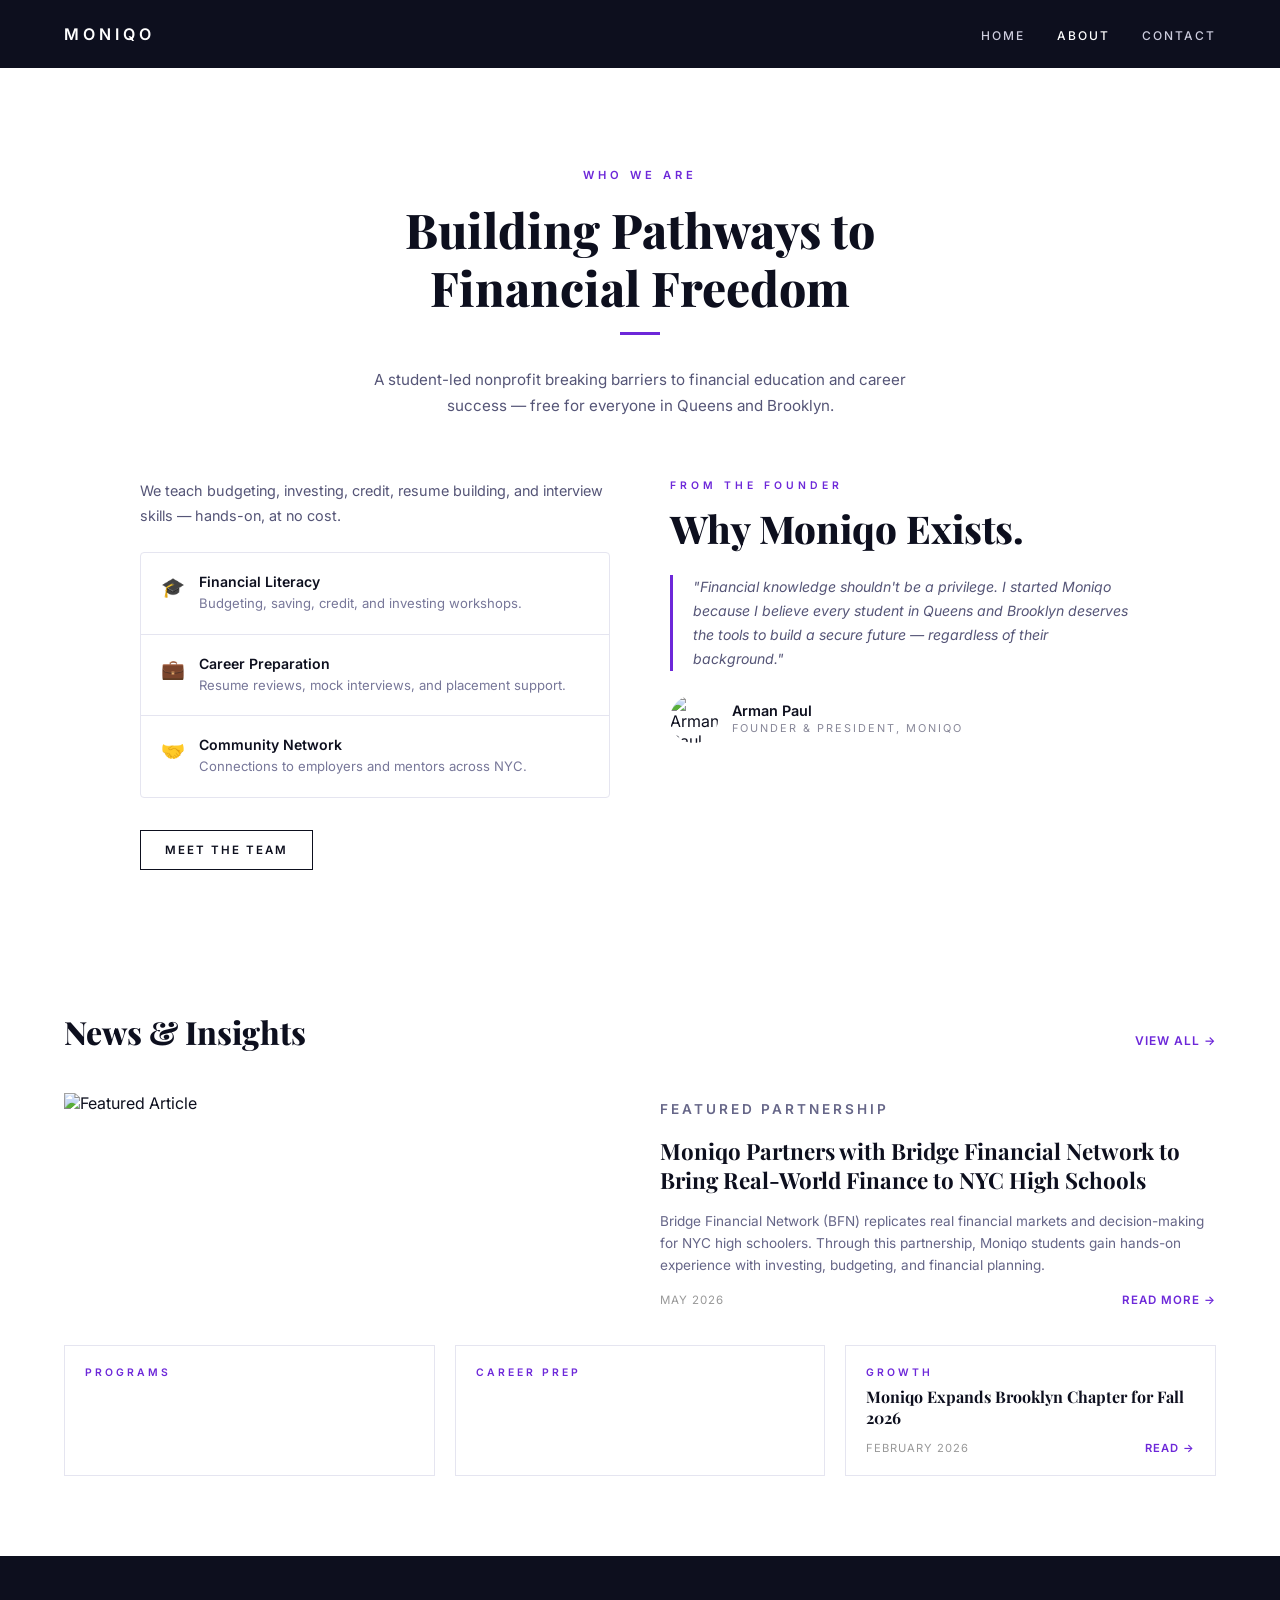
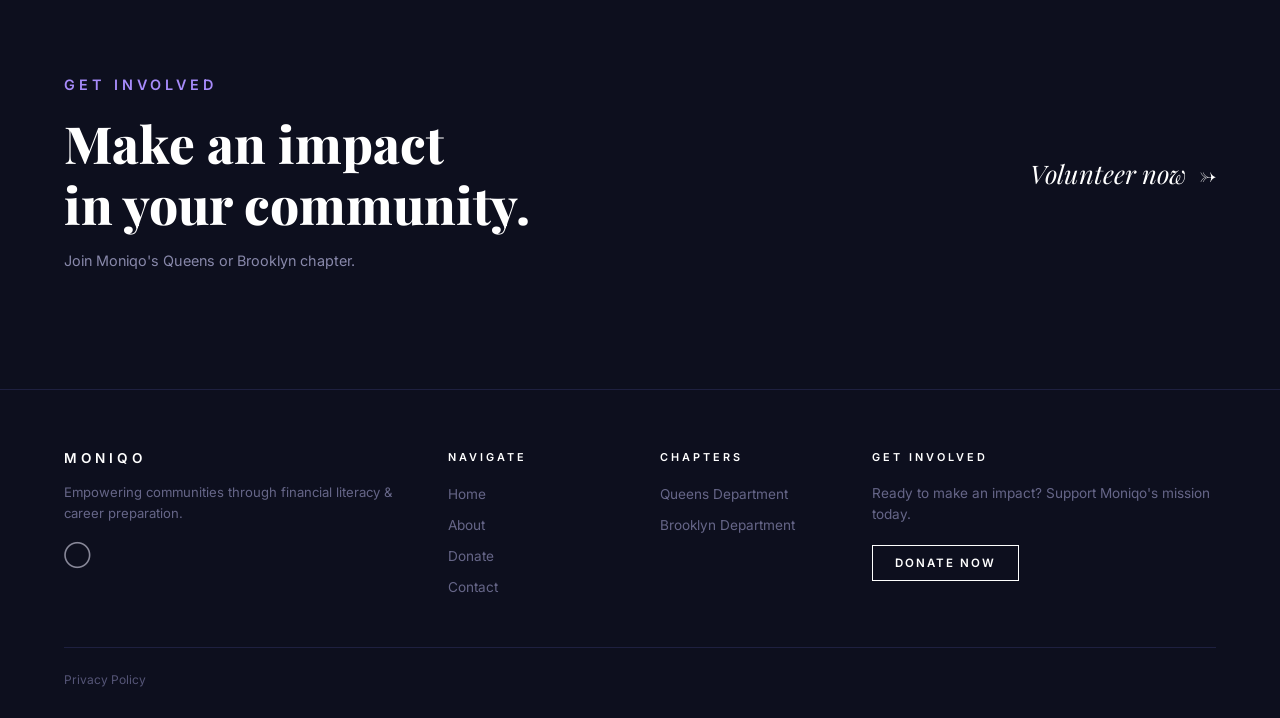
==== about.html @ d5f3fcaf "Initial commit" ====
<!DOCTYPE html>
<html lang="en">
<head>
  <meta charset="UTF-8" />
  <meta name="viewport" content="width=device-width, initial-scale=1.0" />
  <title>About – Moniqo</title>
  <link rel="stylesheet" href="styles.css" />
</head>
<body>

  <!-- NAV -->
  <nav>
    <a href="index.html" class="nav-brand">Moniqo</a>
    <div class="nav-right">
      <ul class="nav-links">
        <li><a href="index.html">Home</a></li>
        <li><a href="about.html" class="active">About</a></li>
        <li><a href="contact.html">Contact</a></li>
      </ul>
    </div>
  </nav>

  <!-- WHO WE ARE -->
  <section class="who-we-are">
    <p class="section-label">Who We Are</p>
    <h2>Building Pathways to<br />Financial Freedom</h2>
    <div class="underline-accent"></div>
    <p class="sub">A student-led nonprofit breaking barriers to financial education and career success — free for everyone in Queens and Brooklyn.</p>

    <div class="about-grid">
      <!-- LEFT: Features -->
      <div class="features-col">
        <p>We teach budgeting, investing, credit, resume building, and interview skills — hands-on, at no cost.</p>
        <div class="feature-list">
          <div class="feature-item">
            <div class="feature-icon">🎓</div>
            <div>
              <h4>Financial Literacy</h4>
              <p>Budgeting, saving, credit, and investing workshops.</p>
            </div>
          </div>
          <div class="feature-item">
            <div class="feature-icon">💼</div>
            <div>
              <h4>Career Preparation</h4>
              <p>Resume reviews, mock interviews, and placement support.</p>
            </div>
          </div>
          <div class="feature-item">
            <div class="feature-icon">🤝</div>
            <div>
              <h4>Community Network</h4>
              <p>Connections to employers and mentors across NYC.</p>
            </div>
          </div>
        </div>
        <a href="contact.html" class="btn-meet">Meet the Team</a>
      </div>

      <!-- RIGHT: Founder -->
      <div class="founder-col">
        <p class="founder-label">From the Founder</p>
        <h3>Why Moniqo Exists.</h3>
        <div class="founder-quote">
          <p>"Financial knowledge shouldn't be a privilege. I started Moniqo because I believe every student in Queens and Brooklyn deserves the tools to build a secure future — regardless of their background."</p>
        </div>
        <div class="founder-info">
          <img src="https://via.placeholder.com/48x48/6d28d9/ffffff?text=AP" alt="Arman Paul" />
          <div>
            <div class="name">Arman Paul</div>
            <div class="title">Founder &amp; President, Moniqo</div>
          </div>
        </div>
      </div>
    </div>
  </section>

  <!-- NEWS & INSIGHTS -->
  <section class="news-section">
    <div class="news-header">
      <h2>News &amp; Insights</h2>
      <a href="#" class="view-all">View All →</a>
    </div>

    <div class="news-featured">
      <img src="https://images.unsplash.com/photo-1551009175-15bdf9dcb580?w=600&q=80" alt="Featured Article" />
      <div class="news-featured-content">
        <p class="news-tag">Featured Partnership</p>
        <h3>Moniqo Partners with Bridge Financial Network to Bring Real-World Finance to NYC High Schools</h3>
        <p>Bridge Financial Network (BFN) replicates real financial markets and decision-making for NYC high schoolers. Through this partnership, Moniqo students gain hands-on experience with investing, budgeting, and financial planning.</p>
        <div class="news-meta">
          <span>May 2026</span>
          <a href="#" class="read-more">Read More →</a>
        </div>
      </div>
    </div>

    <div class="news-grid">
      <div class="news-card">
        <p class="news-tag">Programs</p>
        <h4>&nbsp;</h4>
      </div>
      <div class="news-card">
        <p class="news-tag">Career Prep</p>
        <h4>&nbsp;</h4>
      </div>
      <div class="news-card">
        <p class="news-tag">Growth</p>
        <h4>Moniqo Expands Brooklyn Chapter for Fall 2026</h4>
        <div class="news-date">
          <span>February 2026</span>
          <a href="#" class="read-more">Read →</a>
        </div>
      </div>
    </div>
  </section>

  <!-- GET INVOLVED -->
  <section class="get-involved">
    <div class="get-involved-left">
      <p class="section-label">Get Involved</p>
      <h2>Make an impact<br />in your community.</h2>
      <p>Join Moniqo's Queens or Brooklyn chapter.</p>
    </div>
    <a href="https://docs.google.com/forms/d/1YrQzjha91CucTgwIuH_ccHVyPxOng6kGzpO0rS3Ra_c/viewform?edit_requested=true" target="_blank" class="volunteer-link">
      Volunteer now &nbsp;→
    </a>
  </section>

  <!-- FOOTER -->
  <footer>
    <div class="footer-grid">
      <div class="footer-brand">
        <span class="logo">Moniqo</span>
        <p>Empowering communities through financial literacy &amp; career preparation.</p>
        <a href="#" class="footer-instagram">&#9711;</a>
      </div>
      <div class="footer-col">
        <h5>Navigate</h5>
        <ul>
          <li><a href="index.html">Home</a></li>
          <li><a href="about.html">About</a></li>
          <li><a href="#">Donate</a></li>
          <li><a href="contact.html">Contact</a></li>
        </ul>
      </div>
      <div class="footer-col">
        <h5>Chapters</h5>
        <ul>
          <li><a href="#">Queens Department</a></li>
          <li><a href="#">Brooklyn Department</a></li>
        </ul>
      </div>
      <div class="footer-col footer-cta">
        <h5>Get Involved</h5>
        <p>Ready to make an impact? Support Moniqo's mission today.</p>
        <a href="#" class="btn-donate-footer">Donate Now</a>
      </div>
    </div>
    <div class="footer-bottom">
      <a href="#">Privacy Policy</a>
    </div>
  </footer>

</body>
</html>
---- styles.css ----
@import url('https://fonts.googleapis.com/css2?family=Playfair+Display:ital,wght@0,700;0,800;1,700&family=Inter:wght@300;400;500;600&display=swap');

* {
  margin: 0;
  padding: 0;
  box-sizing: border-box;
}

body {
  font-family: 'Inter', sans-serif;
  background-color: #ffffff;
  color: #ffffff;
}

/* ── NAV ── */
nav {
  background-color: #0d0f1e;
  display: flex;
  align-items: center;
  justify-content: space-between;
  padding: 0 5%;
  height: 68px;
  position: sticky;
  top: 0;
  z-index: 100;
}

.nav-brand {
  font-family: 'Inter', sans-serif;
  font-size: 1rem;
  font-weight: 600;
  letter-spacing: 4px;
  text-transform: uppercase;
  color: #ffffff;
  text-decoration: none;
}

.nav-right {
  display: flex;
  align-items: center;
  gap: 2.5rem;
}

.nav-links {
  display: flex;
  gap: 2rem;
  list-style: none;
}

.nav-links a {
  color: #ccccdd;
  text-decoration: none;
  font-size: 0.75rem;
  font-weight: 500;
  letter-spacing: 2px;
  text-transform: uppercase;
  transition: color 0.2s;
}

.nav-links a:hover,
.nav-links a.active {
  color: #ffffff;
}

.btn-donate-nav {
  border: 1px solid #ffffff;
  color: #ffffff;
  background: transparent;
  padding: 8px 20px;
  font-size: 0.75rem;
  font-weight: 600;
  letter-spacing: 2px;
  text-transform: uppercase;
  text-decoration: none;
  transition: background 0.2s, color 0.2s;
}

.btn-donate-nav:hover {
  background: #ffffff;
  color: #0d0f1e;
}

/* ── HERO ── */
.hero {
  background: radial-gradient(ellipse at 30% 40%, #3b1070 0%, #1a0a3a 40%, #0d0f1e 100%);
  min-height: calc(100vh - 68px);
  display: flex;
  flex-direction: column;
  justify-content: space-between;
  padding: 80px 5% 0;
}

.hero-content {
  max-width: 620px;
}

.hero .location {
  font-size: 0.7rem;
  font-weight: 500;
  letter-spacing: 3px;
  text-transform: uppercase;
  color: #ccccdd;
  margin-bottom: 1.2rem;
}

.hero h1 {
  font-family: 'Playfair Display', serif;
  font-size: clamp(2.8rem, 5vw, 4.2rem);
  font-weight: 800;
  line-height: 1.15;
  color: #ffffff;
  margin-bottom: 1.2rem;
}

.hero .tagline {
  font-size: 0.9rem;
  color: #aaaacc;
  margin-bottom: 2.5rem;
  letter-spacing: 0.5px;
}

.hero-buttons {
  display: flex;
  gap: 1rem;
  flex-wrap: wrap;
}

.btn-primary {
  background-color: #ffffff;
  color: #0d0f1e;
  padding: 12px 28px;
  font-size: 0.75rem;
  font-weight: 700;
  letter-spacing: 2px;
  text-transform: uppercase;
  text-decoration: none;
  transition: background 0.2s;
}

.btn-primary:hover {
  background-color: #e0e0f0;
}

.btn-outline {
  border: 1px solid #555577;
  color: #ccccdd;
  background: transparent;
  padding: 12px 28px;
  font-size: 0.75rem;
  font-weight: 600;
  letter-spacing: 2px;
  text-transform: uppercase;
  text-decoration: none;
  transition: border-color 0.2s, color 0.2s;
}

.btn-outline:hover {
  border-color: #ffffff;
  color: #ffffff;
}

/* ── STATS BAR ── */
.stats-bar {
  display: flex;
  border-top: 1px solid #2a2a4a;
  margin-top: 60px;
}

.stat-item {
  flex: 1;
  text-align: center;
  padding: 36px 20px;
  border-right: 1px solid #2a2a4a;
}

.stat-item:last-child {
  border-right: none;
}

.stat-item .number {
  font-family: 'Playfair Display', serif;
  font-size: 2.8rem;
  font-weight: 700;
  color: #ffffff;
}

.stat-item .label {
  font-size: 0.65rem;
  letter-spacing: 3px;
  text-transform: uppercase;
  color: #8888aa;
  margin-top: 0.4rem;
}

/* ── ABOUT / WHO WE ARE SECTION ── */
.who-we-are {
  background: #ffffff;
  color: #0d0f1e;
  text-align: center;
  padding: 100px 5% 60px;
}

.section-label {
  font-size: 0.7rem;
  font-weight: 600;
  letter-spacing: 4px;
  text-transform: uppercase;
  color: #6d28d9;
  margin-bottom: 1.2rem;
}

.who-we-are h2 {
  font-family: 'Playfair Display', serif;
  font-size: clamp(2rem, 4vw, 3rem);
  font-weight: 800;
  color: #0d0f1e;
  line-height: 1.2;
  margin-bottom: 1rem;
}

.underline-accent {
  width: 40px;
  height: 3px;
  background: #6d28d9;
  margin: 0 auto 2rem;
}

.who-we-are .sub {
  font-size: 0.95rem;
  color: #555577;
  max-width: 560px;
  margin: 0 auto 60px;
  line-height: 1.7;
}

.about-grid {
  display: grid;
  grid-template-columns: 1fr 1fr;
  gap: 60px;
  max-width: 1000px;
  margin: 0 auto;
  text-align: left;
}

.features-col p {
  font-size: 0.9rem;
  color: #555577;
  line-height: 1.7;
  margin-bottom: 1.5rem;
}

.feature-list {
  border: 1px solid #e5e5f0;
  border-radius: 4px;
  overflow: hidden;
}

.feature-item {
  display: flex;
  align-items: flex-start;
  gap: 14px;
  padding: 20px;
  border-bottom: 1px solid #e5e5f0;
}

.feature-item:last-child {
  border-bottom: none;
}

.feature-icon {
  font-size: 1.2rem;
  margin-top: 2px;
}

.feature-item h4 {
  font-size: 0.88rem;
  font-weight: 600;
  color: #0d0f1e;
  margin-bottom: 4px;
}

.feature-item p {
  font-size: 0.82rem;
  color: #777799;
  margin: 0;
  line-height: 1.5;
}

.btn-meet {
  display: inline-block;
  border: 1px solid #0d0f1e;
  color: #0d0f1e;
  background: transparent;
  padding: 12px 24px;
  font-size: 0.72rem;
  font-weight: 600;
  letter-spacing: 2px;
  text-transform: uppercase;
  text-decoration: none;
  margin-top: 2rem;
  transition: background 0.2s, color 0.2s;
}

.btn-meet:hover {
  background: #0d0f1e;
  color: #ffffff;
}

.founder-col {
  display: flex;
  flex-direction: column;
  justify-content: flex-start;
}

.founder-label {
  font-size: 0.65rem;
  font-weight: 600;
  letter-spacing: 4px;
  text-transform: uppercase;
  color: #6d28d9;
  margin-bottom: 0.8rem;
}

.founder-col h3 {
  font-family: 'Playfair Display', serif;
  font-size: clamp(1.8rem, 3vw, 2.4rem);
  font-weight: 800;
  color: #0d0f1e;
  line-height: 1.2;
  margin-bottom: 1.5rem;
}

.founder-quote {
  border-left: 3px solid #6d28d9;
  padding-left: 20px;
  margin-bottom: 1.5rem;
}

.founder-quote p {
  font-size: 0.88rem;
  font-style: italic;
  color: #555577;
  line-height: 1.7;
}

.founder-info {
  display: flex;
  align-items: center;
  gap: 14px;
}

.founder-info img {
  width: 48px;
  height: 48px;
  border-radius: 50%;
  object-fit: cover;
}

.founder-info .name {
  font-size: 0.9rem;
  font-weight: 600;
  color: #0d0f1e;
}

.founder-info .title {
  font-size: 0.68rem;
  letter-spacing: 2px;
  text-transform: uppercase;
  color: #888899;
  margin-top: 2px;
}

/* ── NEWS & INSIGHTS ── */
.news-section {
  background: #ffffff;
  color: #0d0f1e;
  padding: 80px 5%;
}

.news-header {
  display: flex;
  justify-content: space-between;
  align-items: baseline;
  margin-bottom: 2.5rem;
}

.news-header h2 {
  font-family: 'Playfair Display', serif;
  font-size: 2rem;
  font-weight: 800;
  color: #0d0f1e;
}

.view-all {
  font-size: 0.75rem;
  font-weight: 600;
  letter-spacing: 1px;
  color: #6d28d9;
  text-decoration: none;
  text-transform: uppercase;
}

.view-all:hover {
  text-decoration: underline;
}

.news-featured {
  display: grid;
  grid-template-columns: 1fr 1fr;
  gap: 40px;
  margin-bottom: 2rem;
}

.news-featured img {
  width: 100%;
  height: 220px;
  object-fit: cover;
}

.news-featured-content {
  display: flex;
  flex-direction: column;
  justify-content: center;
}

.news-tag {
  font-size: 0.65rem;
  font-weight: 600;
  letter-spacing: 3px;
  text-transform: uppercase;
  color: #6d28d9;
  margin-bottom: 0.8rem;
}

.news-featured-content h3 {
  font-family: 'Playfair Display', serif;
  font-size: 1.4rem;
  font-weight: 700;
  color: #0d0f1e;
  line-height: 1.3;
  margin-bottom: 1rem;
}

.news-featured-content p {
  font-size: 0.85rem;
  color: #666688;
  line-height: 1.6;
  margin-bottom: 1rem;
}

.news-meta {
  display: flex;
  justify-content: space-between;
  align-items: center;
  font-size: 0.72rem;
  color: #999999;
  text-transform: uppercase;
  letter-spacing: 1px;
}

.read-more {
  color: #6d28d9;
  text-decoration: none;
  font-weight: 600;
}

.news-grid {
  display: grid;
  grid-template-columns: 1fr 1fr 1fr;
  gap: 20px;
}

.news-card {
  border: 1px solid #e5e5f0;
  padding: 20px;
}

.news-card img {
  width: 100%;
  height: 120px;
  object-fit: cover;
  margin-bottom: 1rem;
}

.news-card .news-tag {
  display: block;
  margin-bottom: 0.5rem;
}

.news-card h4 {
  font-family: 'Playfair Display', serif;
  font-size: 1rem;
  font-weight: 700;
  color: #0d0f1e;
  line-height: 1.3;
  margin-bottom: 0.8rem;
}

.news-card .news-date {
  font-size: 0.7rem;
  color: #999999;
  text-transform: uppercase;
  letter-spacing: 1px;
  display: flex;
  justify-content: space-between;
}

/* ── GET INVOLVED ── */
.get-involved {
  background: #0d0f1e;
  color: #ffffff;
  padding: 120px 5%;
  display: flex;
  justify-content: space-between;
  align-items: center;
}

.get-involved-left .section-label {
  color: #a78bfa;
  margin-bottom: 1.2rem;
}

.get-involved-left h2 {
  font-family: 'Playfair Display', serif;
  font-size: clamp(2rem, 4vw, 3.2rem);
  font-weight: 800;
  color: #ffffff;
  line-height: 1.2;
  margin-bottom: 1rem;
}

.get-involved-left p {
  font-size: 0.9rem;
  color: #8888aa;
}

.volunteer-link {
  font-family: 'Playfair Display', serif;
  font-size: 1.6rem;
  font-style: italic;
  color: #ffffff;
  text-decoration: none;
  display: flex;
  align-items: center;
  gap: 12px;
  white-space: nowrap;
  transition: color 0.2s;
}

.volunteer-link:hover {
  color: #a78bfa;
}

/* ── FOOTER ── */
footer {
  background-color: #0d0f1e;
  border-top: 1px solid #1e2040;
  padding: 60px 5% 30px;
}

.footer-grid {
  display: grid;
  grid-template-columns: 2fr 1fr 1fr 2fr;
  gap: 40px;
  margin-bottom: 40px;
}

.footer-brand .logo {
  font-family: 'Inter', sans-serif;
  font-size: 0.85rem;
  font-weight: 600;
  letter-spacing: 4px;
  text-transform: uppercase;
  color: #ffffff;
  margin-bottom: 1rem;
  display: block;
}

.footer-brand p {
  font-size: 0.82rem;
  color: #666688;
  line-height: 1.6;
  margin-bottom: 1.2rem;
}

.footer-instagram {
  color: #888899;
  text-decoration: none;
  font-size: 1.2rem;
  transition: color 0.2s;
}

.footer-instagram:hover {
  color: #a78bfa;
}

.footer-col h5 {
  font-size: 0.68rem;
  font-weight: 600;
  letter-spacing: 3px;
  text-transform: uppercase;
  color: #ffffff;
  margin-bottom: 1.2rem;
}

.footer-col ul {
  list-style: none;
}

.footer-col ul li {
  margin-bottom: 0.7rem;
}

.footer-col ul li a {
  font-size: 0.85rem;
  color: #666688;
  text-decoration: none;
  transition: color 0.2s;
}

.footer-col ul li a:hover {
  color: #ffffff;
}

.footer-cta p {
  font-size: 0.85rem;
  color: #666688;
  line-height: 1.6;
  margin-bottom: 1.2rem;
}

.btn-donate-footer {
  display: inline-block;
  border: 1px solid #ffffff;
  color: #ffffff;
  background: transparent;
  padding: 10px 22px;
  font-size: 0.72rem;
  font-weight: 600;
  letter-spacing: 2px;
  text-transform: uppercase;
  text-decoration: none;
  transition: background 0.2s, color 0.2s;
}

.btn-donate-footer:hover {
  background: #ffffff;
  color: #0d0f1e;
}

.footer-bottom {
  border-top: 1px solid #1e2040;
  padding-top: 20px;
}

.footer-bottom a {
  font-size: 0.75rem;
  color: #555577;
  text-decoration: none;
}

.footer-bottom a:hover {
  color: #ffffff;
}

/* ── CONTACT PAGE ── */
.contact-hero {
  background: radial-gradient(ellipse at 30% 40%, #3b1070 0%, #1a0a3a 40%, #0d0f1e 100%);
  padding: 100px 5% 80px;
  text-align: center;
}

.contact-hero h1 {
  font-family: 'Playfair Display', serif;
  font-size: clamp(2.2rem, 4vw, 3.2rem);
  font-weight: 800;
  color: #ffffff;
  margin-bottom: 0.8rem;
}

.contact-hero p {
  font-size: 0.95rem;
  color: #aaaacc;
}

.staff-section {
  background: #ffffff;
  color: #0d0f1e;
  padding: 80px 5%;
}

.staff-section h2 {
  font-family: 'Playfair Display', serif;
  font-size: 2rem;
  font-weight: 800;
  color: #0d0f1e;
  margin-bottom: 0.5rem;
}

.staff-section .sub {
  font-size: 0.88rem;
  color: #777799;
  margin-bottom: 3rem;
}

.staff-grid {
  display: grid;
  grid-template-columns: repeat(auto-fill, minmax(200px, 1fr));
  gap: 2rem;
  margin-bottom: 60px;
}

.staff-card {
  text-align: center;
}

.staff-card img {
  width: 90px;
  height: 90px;
  border-radius: 50%;
  object-fit: cover;
  margin-bottom: 1rem;
  border: 2px solid #e5e5f0;
}

.staff-card .staff-name {
  font-size: 0.95rem;
  font-weight: 700;
  color: #0d0f1e;
}

.staff-card .staff-title {
  font-size: 0.72rem;
  letter-spacing: 1px;
  text-transform: uppercase;
  color: #6d28d9;
  margin: 0.3rem 0;
}

.staff-card .staff-bio {
  font-size: 0.82rem;
  color: #777799;
  line-height: 1.5;
  margin-top: 0.5rem;
}

/* ── RESPONSIVE ── */
@media (max-width: 768px) {
  .about-grid,
  .news-featured,
  .news-grid,
  .footer-grid {
    grid-template-columns: 1fr;
  }

  .get-involved {
    flex-direction: column;
    gap: 2rem;
  }

  .stats-bar {
    flex-direction: column;
  }

  .stat-item {
    border-right: none;
    border-bottom: 1px solid #2a2a4a;
  }
}
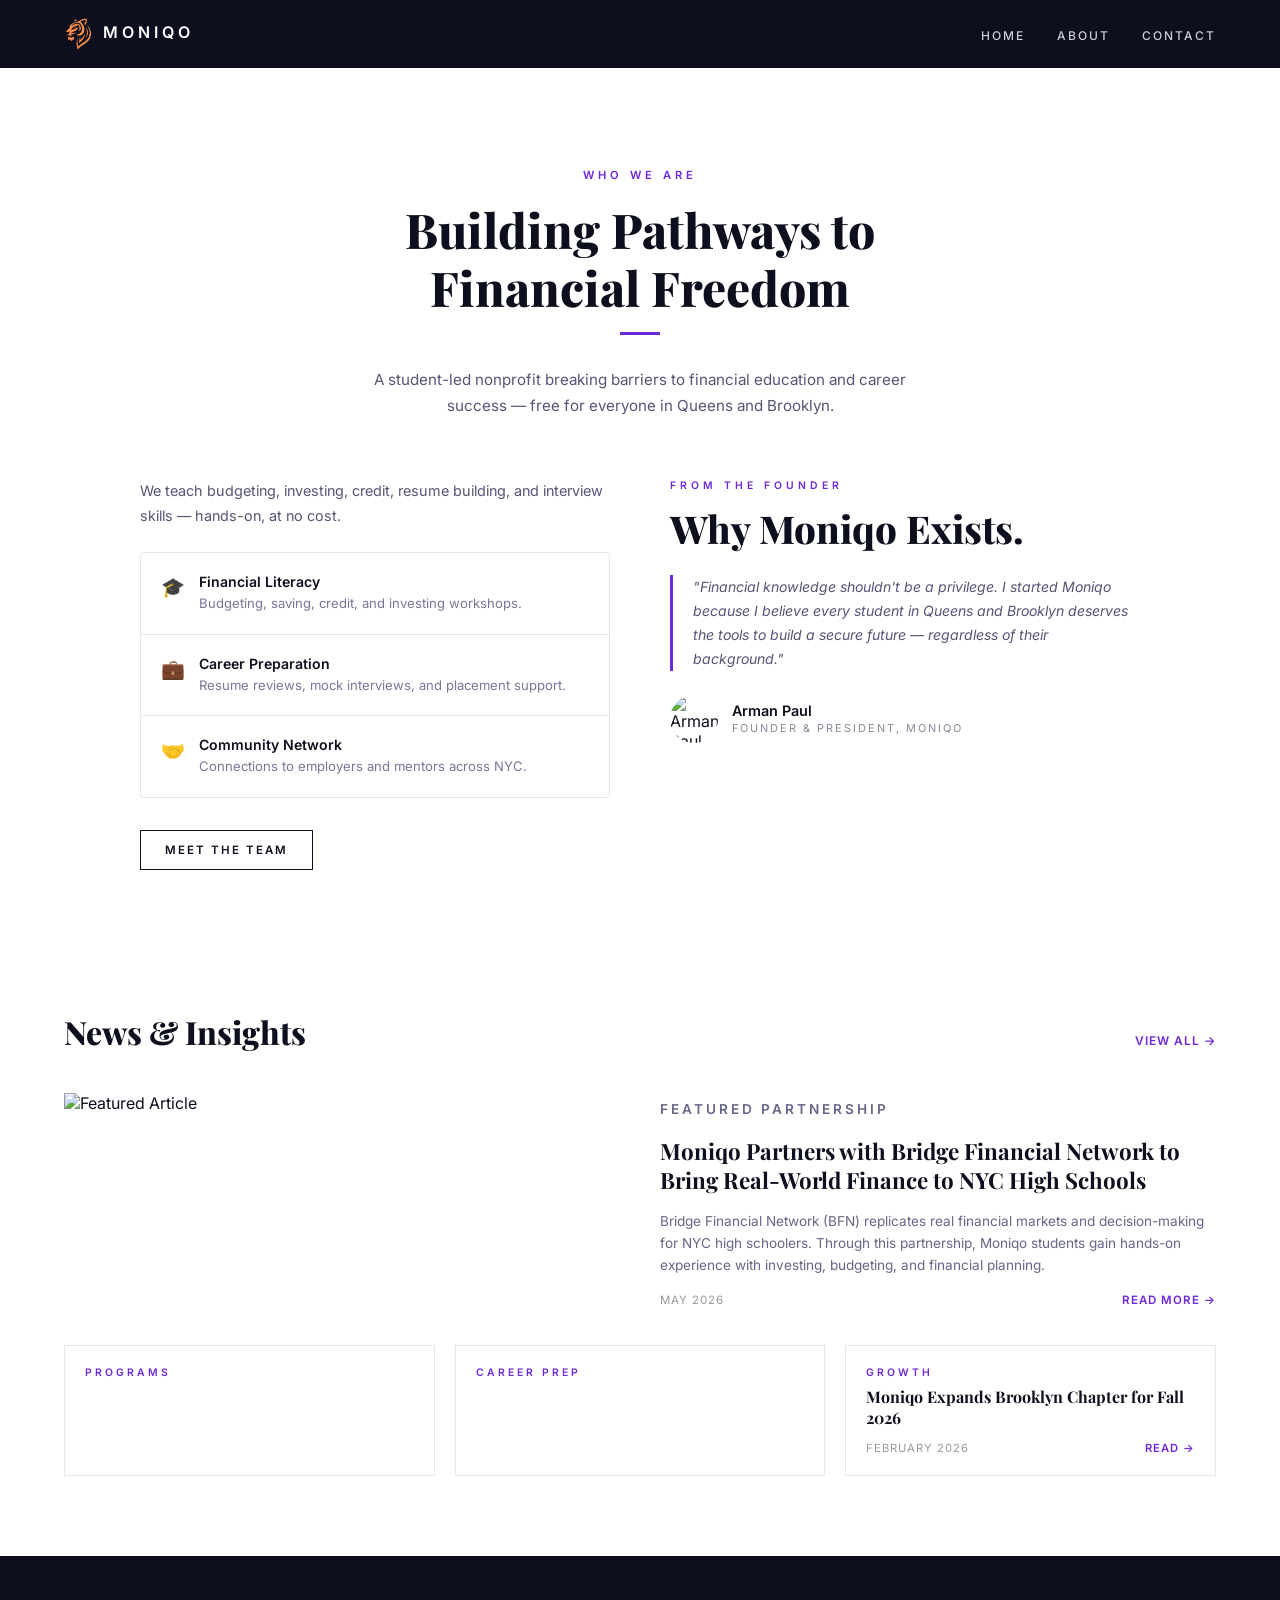
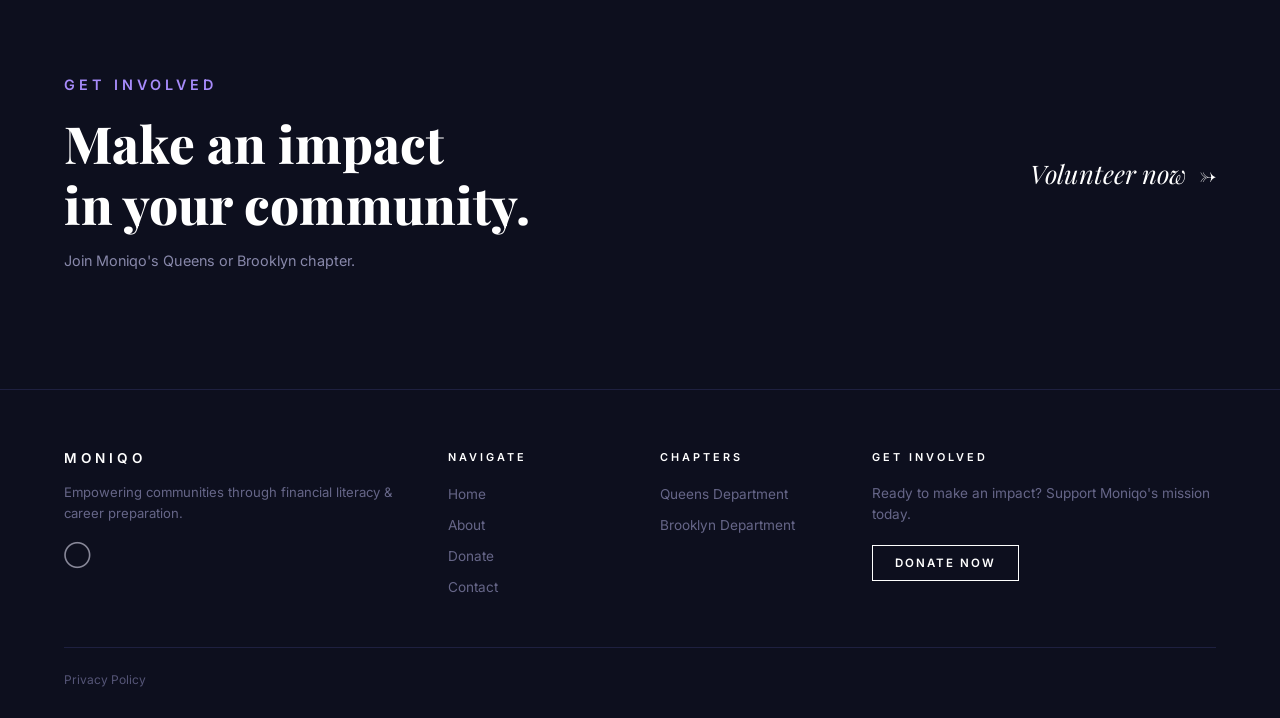
==== commit 2a85af61: "Update leadership and news sections" ====
--- a/about.html
+++ b/about.html
@@ -10,11 +10,11 @@
 
   <!-- NAV -->
   <nav>
-    <a href="index.html" class="nav-brand">Moniqo</a>
+    <a href="index.html" class="nav-brand"><img src="logo.png" alt="Moniqo Logo" style="height:32px;vertical-align:middle;margin-right:10px;">Moniqo</a>
     <div class="nav-right">
       <ul class="nav-links">
         <li><a href="index.html">Home</a></li>
-        <li><a href="about.html" class="active">About</a></li>
+        <li><a href="index.html#about">About</a></li>
         <li><a href="contact.html">Contact</a></li>
       </ul>
     </div>
--- a/styles.css
+++ b/styles.css
@@ -25,6 +25,7 @@
   z-index: 100;
 }
 
+
 .nav-brand {
   font-family: 'Inter', sans-serif;
   font-size: 1rem;
@@ -505,6 +506,80 @@
   justify-content: space-between;
 }
 
+/* ── NEWS ROWS ── */
+.news-rows {
+  display: flex;
+  flex-direction: column;
+  gap: 2rem;
+}
+
+.news-row {
+  display: grid;
+  grid-template-columns: 280px 1fr;
+  gap: 2rem;
+  height: 220px;
+  background: #faf5ff;
+  border: 1px solid #e9d5ff;
+  border-radius: 10px;
+  overflow: hidden;
+}
+
+.news-row img {
+  width: 100%;
+  height: 100%;
+  object-fit: cover;
+  display: block;
+}
+
+.news-row img.img-contain {
+  object-fit: contain;
+  object-position: center;
+  background: #ffffff;
+}
+
+.news-row-reverse {
+  grid-template-columns: 1fr 380px;
+}
+
+.news-img-placeholder {
+  width: 100%;
+  height: 100%;
+  background: #ede9fe;
+  border-right: 1px dashed #c4b5fd;
+  display: flex;
+  align-items: center;
+  justify-content: center;
+}
+
+.news-row-content {
+  padding: 28px;
+  display: flex;
+  flex-direction: column;
+  gap: 10px;
+}
+
+.news-row-content h3 {
+  font-family: 'Playfair Display', serif;
+  font-size: 1.2rem;
+  font-weight: 700;
+  color: #0d0f1e;
+  line-height: 1.3;
+}
+
+.news-row-content p {
+  font-size: 0.88rem;
+  color: #555577;
+  line-height: 1.6;
+}
+
+.news-date-sm {
+  font-size: 0.72rem;
+  color: #999;
+  text-transform: uppercase;
+  letter-spacing: 1px;
+  margin-top: auto;
+}
+
 /* ── GET INVOLVED ── */
 .get-involved {
   background: #0d0f1e;
@@ -708,6 +783,37 @@
   grid-template-columns: repeat(auto-fill, minmax(200px, 1fr));
   gap: 2rem;
   margin-bottom: 60px;
+}
+
+.staff-grid-six {
+  display: grid;
+  grid-template-columns: repeat(3, 1fr);
+  gap: 2rem;
+  margin-bottom: 60px;
+}
+
+.staff-grid-four {
+  display: grid;
+  grid-template-columns: repeat(8, 1fr);
+  gap: 1.5rem;
+  margin-bottom: 60px;
+}
+
+.staff-grid-four .staff-card-simple {
+  grid-column: span 2;
+}
+
+.staff-card-simple {
+  text-align: center;
+}
+
+.staff-card-simple img {
+  width: 100px;
+  height: 100px;
+  border-radius: 50%;
+  object-fit: cover;
+  border: 2px solid #e9d5ff;
+  margin-bottom: 0.8rem;
 }
 
 .staff-card {
